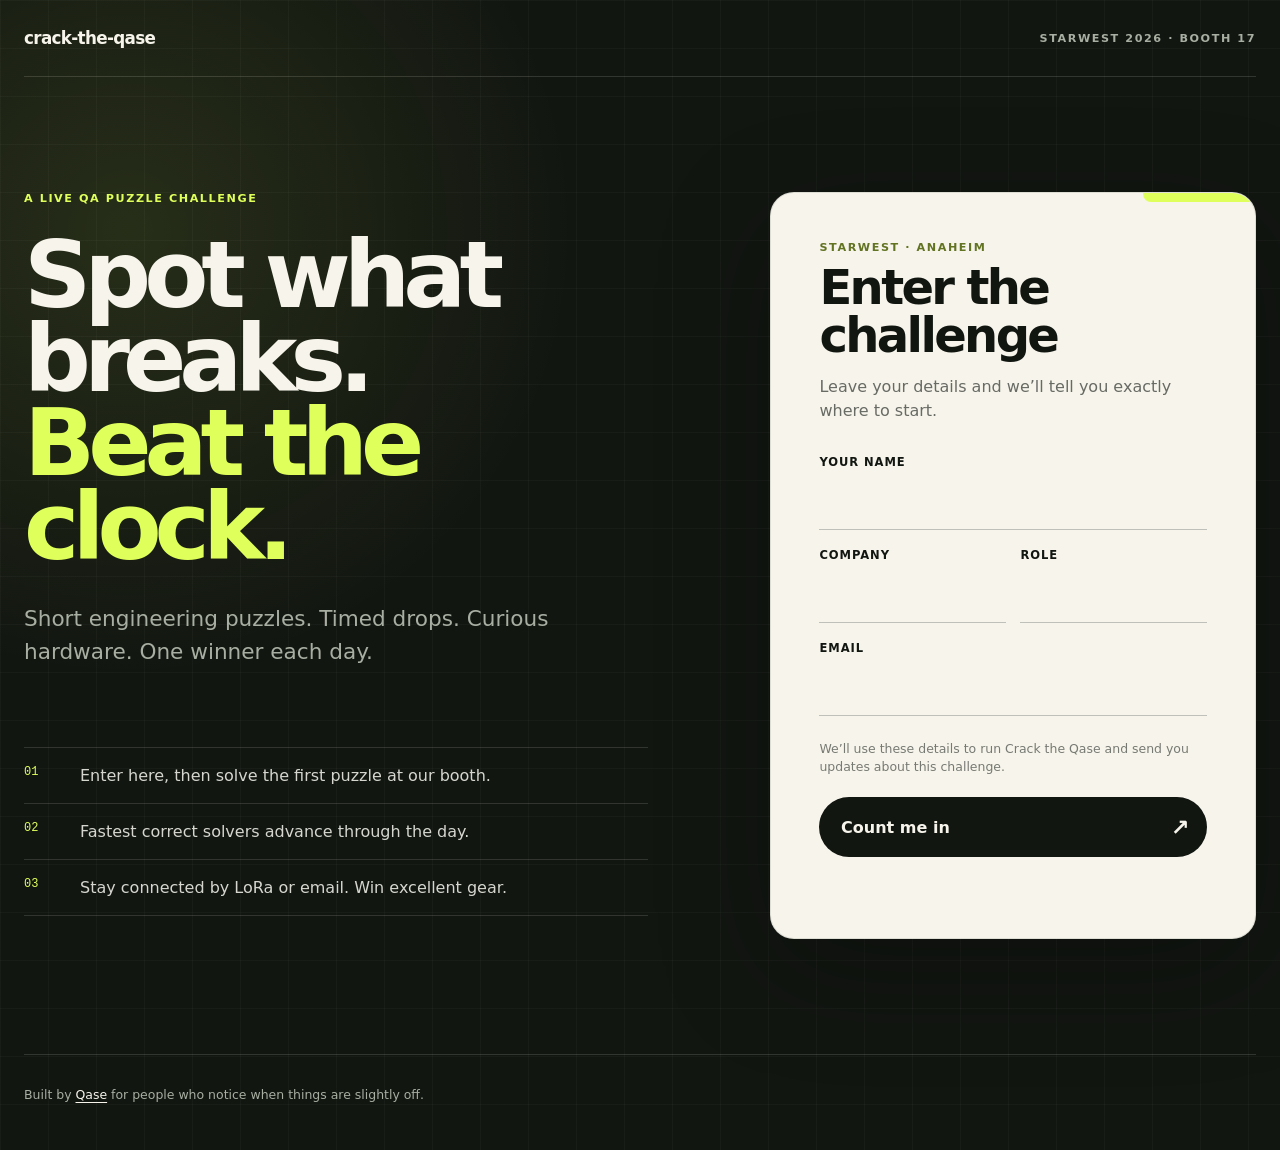
==== play/index.html @ e2f40907 "Add event registration page" ====
<!doctype html>
<html lang="en">
  <head>
    <meta charset="utf-8">
    <meta name="viewport" content="width=device-width, initial-scale=1">
    <meta name="description" content="Crack the Qase at StarWest — enter the live QA puzzle challenge.">
    <meta name="theme-color" content="#121611">

    <meta property="og:type" content="website">
    <meta property="og:title" content="Crack the Qase">
    <meta property="og:description" content="Spot what breaks. Beat the clock. Win wonderfully nerdy prizes.">
    <meta property="og:url" content="https://crack-the-qase.io/play">

    <link rel="canonical" href="https://crack-the-qase.io/play">
    <link rel="stylesheet" href="./styles.css">

    <title>Play · Crack the Qase</title>
  </head>
  <body>
    <header class="site-header">
      <a class="wordmark" href="/" aria-label="Crack the Qase home">crack-the-qase</a>
      <p class="event-label">StarWest 2026 · Booth 17</p>
    </header>

    <main>
      <section class="hero" aria-labelledby="page-title">
        <div class="hero-copy">
          <p class="eyebrow">A live QA puzzle challenge</p>
          <h1 id="page-title">Spot what breaks.<br><span>Beat the clock.</span></h1>
          <p class="lede">Short engineering puzzles. Timed drops. Curious hardware. One winner each day.</p>
        </div>

        <div class="entry-card">
          <div class="entry-card-heading">
            <p class="card-kicker">StarWest · Anaheim</p>
            <h2>Enter the challenge</h2>
            <p>Leave your details and we’ll tell you exactly where to start.</p>
          </div>

          <form id="registration-form" novalidate>
            <div class="field">
              <label for="full-name">Your name</label>
              <input id="full-name" name="full_name" type="text" autocomplete="name" maxlength="120" required>
            </div>

            <div class="field-pair">
              <div class="field">
                <label for="company">Company</label>
                <input id="company" name="company" type="text" autocomplete="organization" maxlength="160" required>
              </div>

              <div class="field">
                <label for="role">Role</label>
                <input id="role" name="role" type="text" autocomplete="organization-title" maxlength="160" required>
              </div>
            </div>

            <div class="field">
              <label for="email">Email</label>
              <input id="email" name="email" type="email" autocomplete="email" inputmode="email" maxlength="254" required>
            </div>

            <div class="trap" aria-hidden="true">
              <label for="website">Website</label>
              <input id="website" name="website" type="text" autocomplete="off" tabindex="-1">
            </div>

            <p class="data-note">We’ll use these details to run Crack the Qase and send you updates about this challenge.</p>

            <button class="submit-button" type="submit">
              <span class="button-label">Count me in</span>
              <span class="button-arrow" aria-hidden="true">↗</span>
            </button>

            <p class="form-status" id="form-status" role="status" aria-live="polite"></p>
          </form>

          <section class="success-panel" id="success-panel" hidden tabindex="-1">
            <p class="success-mark" aria-hidden="true">✓</p>
            <p class="card-kicker">You’re in</p>
            <h2>Now come find us.</h2>
            <p>Head to booth 17 to get your first puzzle. Bring your sharpest debugging instincts.</p>
          </section>
        </div>

        <ol class="steps" aria-label="How the challenge works">
          <li>
            <span class="step-number">01</span>
            <span>Enter here, then solve the first puzzle at our booth.</span>
          </li>
          <li>
            <span class="step-number">02</span>
            <span>Fastest correct solvers advance through the day.</span>
          </li>
          <li>
            <span class="step-number">03</span>
            <span>Stay connected by LoRa or email. Win excellent gear.</span>
          </li>
        </ol>
      </section>
    </main>

    <footer>
      <p>Built by <a href="https://qase.io">Qase</a> for people who notice when things are slightly off.</p>
    </footer>

    <script src="./app.js" defer></script>
  </body>
</html>
---- play/styles.css ----
:root {
  color-scheme: dark;
  font-family: Inter, ui-sans-serif, system-ui, -apple-system, BlinkMacSystemFont, "Segoe UI", sans-serif;
  background: #121611;
  color: #f6f4eb;
  font-synthesis: none;
  --acid: #dfff5a;
  --ink: #121611;
  --paper: #f6f4eb;
  --muted: #a8aea1;
  --line: rgb(246 244 235 / 14%);
  --danger: #ff8f7d;
}

* {
  box-sizing: border-box;
}

html {
  min-width: 320px;
  background: #121611;
}

body {
  min-width: 320px;
  min-height: 100vh;
  margin: 0;
  background:
    linear-gradient(rgb(246 244 235 / 3%) 1px, transparent 1px),
    linear-gradient(90deg, rgb(246 244 235 / 3%) 1px, transparent 1px),
    radial-gradient(circle at 10% 20%, rgb(223 255 90 / 10%), transparent 28rem),
    #121611;
  background-size: 3rem 3rem, 3rem 3rem, auto, auto;
}

a {
  color: inherit;
}

.site-header,
main,
footer {
  width: min(100% - 3rem, 82rem);
  margin-inline: auto;
}

.site-header {
  display: flex;
  align-items: center;
  justify-content: space-between;
  padding-block: 1.75rem;
  border-bottom: 1px solid var(--line);
}

.wordmark {
  font-size: 1.05rem;
  font-weight: 760;
  letter-spacing: -0.04em;
  text-decoration: none;
}

.event-label,
.card-kicker,
.eyebrow {
  margin: 0;
  color: var(--acid);
  font-size: 0.7rem;
  font-weight: 750;
  letter-spacing: 0.14em;
  text-transform: uppercase;
}

.event-label {
  color: var(--muted);
}

.hero {
  display: grid;
  min-height: calc(100vh - 12rem);
  grid-template-columns: minmax(0, 1.15fr) minmax(22rem, 0.85fr);
  grid-template-areas:
    "intro form"
    "steps form";
  column-gap: clamp(3rem, 7vw, 7rem);
  row-gap: 3.5rem;
  align-content: center;
  align-items: start;
  padding-block: clamp(4rem, 9vw, 8rem);
}

.hero-copy {
  grid-area: intro;
  max-width: 48rem;
}

.eyebrow {
  margin-bottom: 1.75rem;
}

h1,
h2,
p {
  text-wrap: pretty;
}

h1 {
  margin: 0;
  font-size: clamp(3.25rem, 7.3vw, 7rem);
  font-weight: 780;
  letter-spacing: -0.075em;
  line-height: 0.9;
}

h1 span {
  color: var(--acid);
}

.lede {
  max-width: 35rem;
  margin: 2rem 0 0;
  color: var(--muted);
  font-size: clamp(1.05rem, 1.8vw, 1.35rem);
  line-height: 1.55;
}

.steps {
  display: grid;
  grid-area: steps;
  max-width: 39rem;
  margin: 0;
  padding: 0;
  list-style: none;
}

.steps li {
  display: grid;
  grid-template-columns: 3rem 1fr;
  gap: 0.5rem;
  padding-block: 1rem;
  border-top: 1px solid var(--line);
  color: #d5d7cf;
  line-height: 1.45;
}

.steps li:last-child {
  border-bottom: 1px solid var(--line);
}

.step-number {
  color: var(--acid);
  font-family: ui-monospace, SFMono-Regular, Menlo, Monaco, Consolas, monospace;
  font-size: 0.75rem;
}

.entry-card {
  position: relative;
  grid-area: form;
  align-self: center;
  overflow: hidden;
  padding: clamp(1.5rem, 4vw, 3rem);
  border: 1px solid rgb(18 22 17 / 10%);
  border-radius: 1.5rem;
  background: var(--paper);
  box-shadow: 0 2rem 7rem rgb(0 0 0 / 28%);
  color: var(--ink);
}

.entry-card::before {
  position: absolute;
  top: 0;
  right: 0;
  width: 7rem;
  height: 0.55rem;
  border-bottom-left-radius: 0.5rem;
  background: var(--acid);
  content: "";
}

.entry-card-heading {
  margin-bottom: 2rem;
}

.card-kicker {
  color: #627322;
}

.entry-card h2 {
  margin: 0.55rem 0 0;
  font-size: clamp(2rem, 4vw, 3rem);
  letter-spacing: -0.055em;
  line-height: 1;
}

.entry-card-heading > p:last-child,
.success-panel > p:last-child {
  margin: 1rem 0 0;
  color: #686b64;
  line-height: 1.5;
}

form {
  display: grid;
  gap: 1.15rem;
}

.field-pair {
  display: grid;
  grid-template-columns: 1fr 1fr;
  gap: 0.9rem;
}

.field {
  display: grid;
  gap: 0.45rem;
}

label {
  font-size: 0.72rem;
  font-weight: 760;
  letter-spacing: 0.08em;
  text-transform: uppercase;
}

input {
  width: 100%;
  min-height: 3.35rem;
  padding: 0.75rem 0;
  border: 0;
  border-bottom: 1px solid #bec0b9;
  border-radius: 0;
  outline: 0;
  background: transparent;
  color: var(--ink);
  font: inherit;
  font-size: 1.05rem;
  transition: border-color 160ms ease, box-shadow 160ms ease;
}

input:hover {
  border-color: #777b72;
}

input:focus-visible {
  border-color: #627322;
  box-shadow: 0 2px 0 #627322;
}

form.was-validated input:invalid {
  border-color: #cf4f3f;
  box-shadow: 0 2px 0 #cf4f3f;
}

.trap {
  position: absolute;
  left: -10000px;
  width: 1px;
  height: 1px;
  overflow: hidden;
}

.data-note {
  margin: 0.35rem 0 0;
  color: #777a73;
  font-size: 0.78rem;
  line-height: 1.45;
}

.submit-button {
  display: flex;
  min-height: 3.75rem;
  margin-top: 0.15rem;
  padding: 0.8rem 1.1rem 0.8rem 1.35rem;
  border: 0;
  border-radius: 999px;
  align-items: center;
  justify-content: space-between;
  background: var(--ink);
  color: var(--paper);
  cursor: pointer;
  font: inherit;
  font-weight: 750;
  transition: background-color 160ms ease, color 160ms ease, transform 160ms ease;
}

.submit-button:hover:not(:disabled),
.submit-button:focus-visible:not(:disabled) {
  background: #2a321c;
  color: var(--acid);
  transform: translateY(-1px);
}

.submit-button:focus-visible {
  outline: 3px solid #82982a;
  outline-offset: 3px;
}

.submit-button:disabled {
  cursor: wait;
  opacity: 0.65;
}

.button-arrow {
  font-size: 1.4rem;
  line-height: 1;
}

.form-status {
  min-height: 1.25rem;
  margin: -0.35rem 0 0;
  color: #a63e31;
  font-size: 0.82rem;
  line-height: 1.4;
}

.success-panel {
  min-height: 26rem;
  flex-direction: column;
  justify-content: center;
  outline: none;
}

.success-panel:not([hidden]) {
  display: flex;
}

.success-mark {
  display: grid;
  width: 4rem;
  height: 4rem;
  margin: 0 0 2rem;
  border-radius: 50%;
  place-items: center;
  background: var(--acid);
  color: var(--ink);
  font-size: 1.65rem;
  font-weight: 800;
}

footer {
  padding-block: 2rem 3rem;
  border-top: 1px solid var(--line);
  color: var(--muted);
  font-size: 0.78rem;
}

footer p {
  margin: 0;
}

footer a {
  color: var(--paper);
  text-underline-offset: 0.25em;
}

@media (max-width: 850px) {
  .hero {
    grid-template-columns: 1fr;
    grid-template-areas:
      "intro"
      "form"
      "steps";
  }

  .entry-card {
    width: 100%;
    max-width: 38rem;
  }
}

@media (max-width: 540px) {
  .site-header,
  main,
  footer {
    width: min(100% - 2rem, 82rem);
  }

  .site-header {
    padding-block: 1.25rem;
  }

  .event-label {
    font-size: 0.58rem;
    letter-spacing: 0.09em;
  }

  .hero {
    gap: 3.5rem;
    padding-block: 3.5rem;
  }

  h1 {
    font-size: clamp(2.9rem, 13.5vw, 5rem);
    letter-spacing: -0.065em;
  }

  .field-pair {
    grid-template-columns: 1fr;
    gap: 1.15rem;
  }

  .entry-card {
    border-radius: 1.1rem;
  }
}

@media (prefers-reduced-motion: no-preference) {
  .hero-copy,
  .entry-card,
  .steps {
    animation: arrive 600ms both cubic-bezier(0.2, 0.7, 0.2, 1);
  }

  .entry-card {
    animation-delay: 120ms;
  }

  .steps {
    animation-delay: 200ms;
  }

  @keyframes arrive {
    from {
      opacity: 0;
      transform: translateY(0.8rem);
    }
  }
}
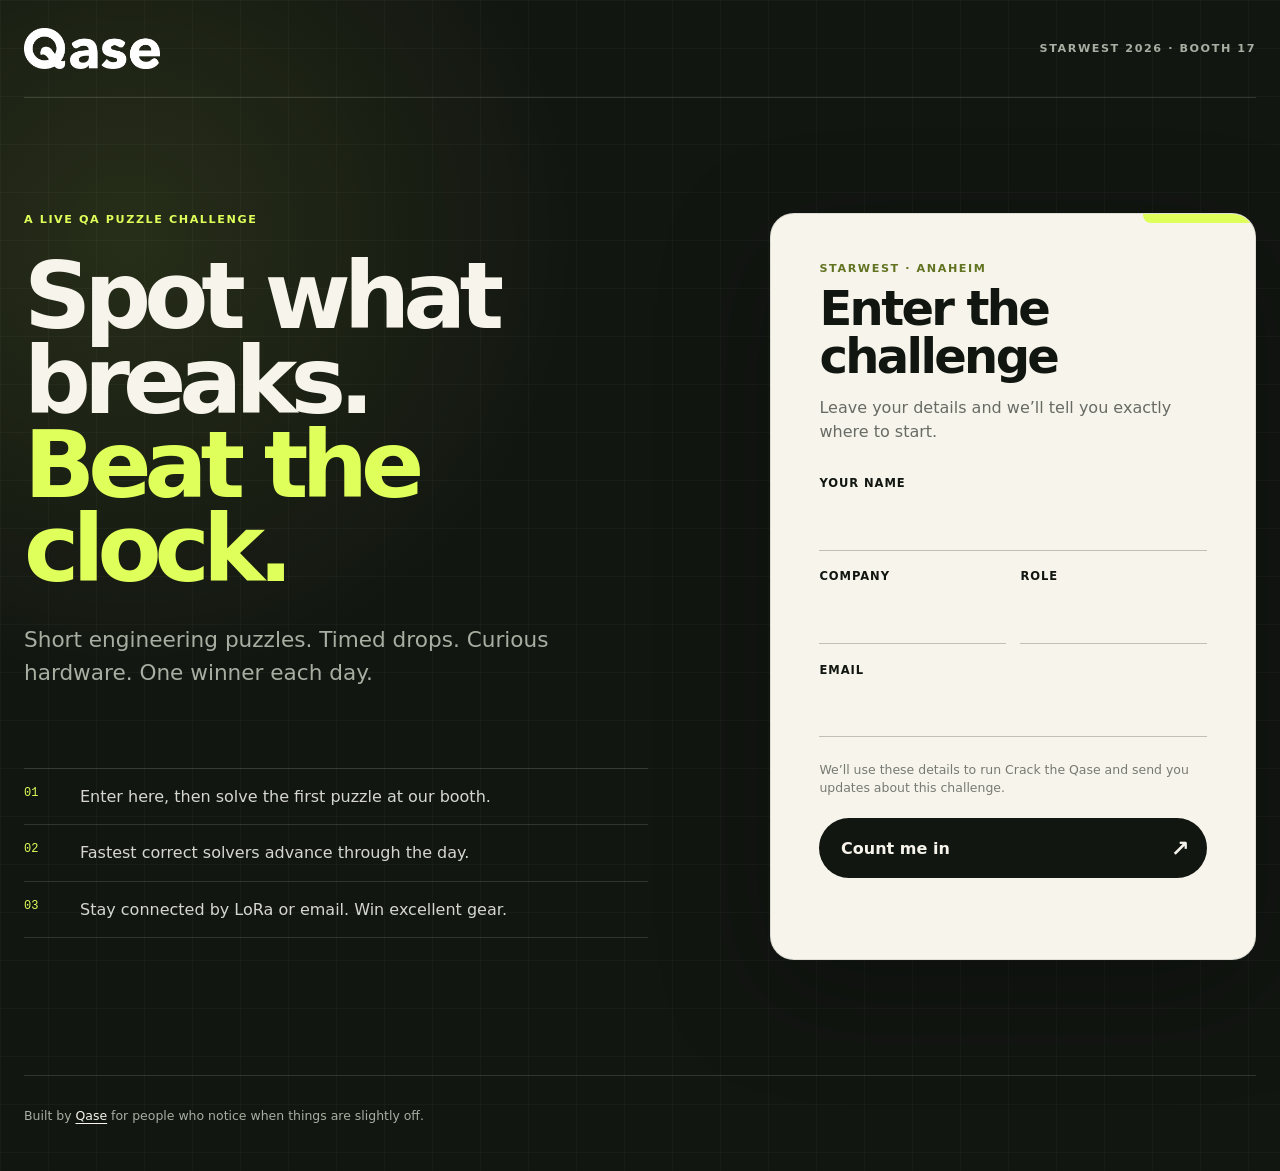
==== commit 3cd7e598: "fixing the logo" ====
--- a/play/index.html
+++ b/play/index.html
@@ -18,7 +18,9 @@
   </head>
   <body>
     <header class="site-header">
-      <a class="wordmark" href="/" aria-label="Crack the Qase home">crack-the-qase</a>
+      <a class="wordmark" href="/" aria-label="Crack the Qase home">
+        <img src="../assets/qase-logo.png" alt="" width="2001" height="607">
+      </a>
       <p class="event-label">StarWest 2026 · Booth 17</p>
     </header>
 
--- a/play/styles.css
+++ b/play/styles.css
@@ -53,10 +53,16 @@
 }
 
 .wordmark {
-  font-size: 1.05rem;
-  font-weight: 760;
-  letter-spacing: -0.04em;
+  display: inline-flex;
+  width: clamp(6.75rem, 13vw, 8.5rem);
+  flex: 0 0 auto;
   text-decoration: none;
+}
+
+.wordmark img {
+  display: block;
+  width: 100%;
+  height: auto;
 }
 
 .event-label,
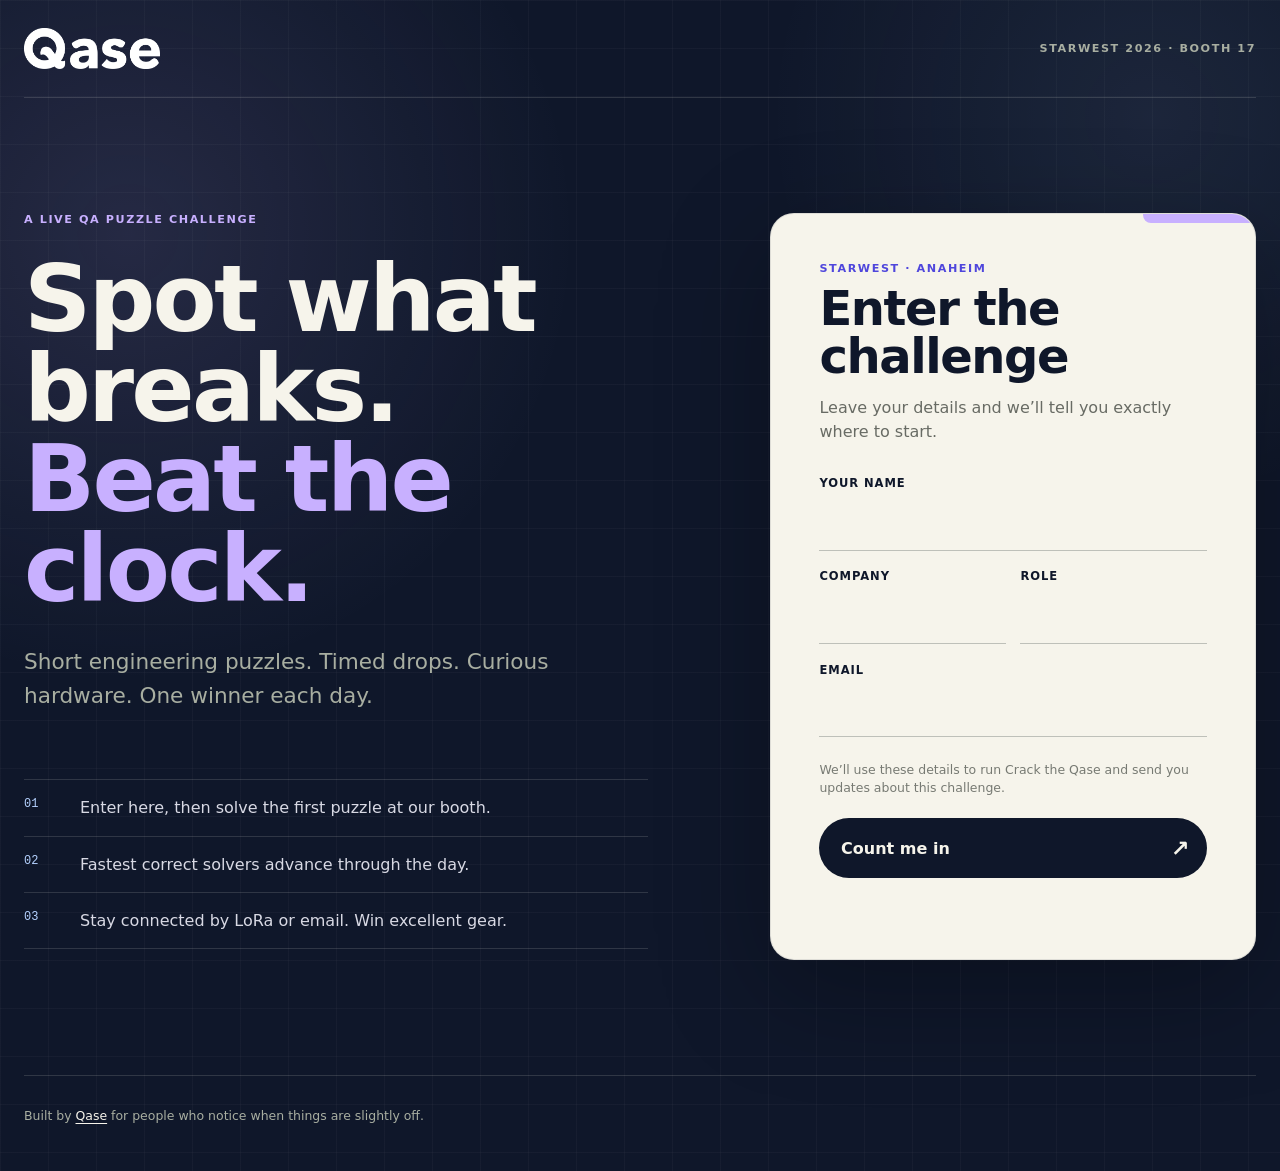
==== commit 3196e24a: "Version play stylesheet to refresh caches" ====
--- a/play/index.html
+++ b/play/index.html
@@ -12,7 +12,7 @@
     <meta property="og:url" content="https://crack-the-qase.io/play">
 
     <link rel="canonical" href="https://crack-the-qase.io/play">
-    <link rel="stylesheet" href="./styles.css">
+    <link rel="stylesheet" href="./styles.css?v=20260811-1">
 
     <title>Play · Crack the Qase</title>
   </head>
--- a/play/styles.css
+++ b/play/styles.css
@@ -1,11 +1,14 @@
 :root {
   color-scheme: dark;
   font-family: Inter, ui-sans-serif, system-ui, -apple-system, BlinkMacSystemFont, "Segoe UI", sans-serif;
-  background: #121611;
+  background: #0f172a;
   color: #f6f4eb;
   font-synthesis: none;
-  --acid: #dfff5a;
-  --ink: #121611;
+  --accent: #c8b0ff;
+  --accent-secondary: #b5d2ff;
+  --brand-purple: #4f46dc;
+  --brand-deep: #1a1636;
+  --ink: #0f172a;
   --paper: #f6f4eb;
   --muted: #a8aea1;
   --line: rgb(246 244 235 / 14%);
@@ -18,7 +21,7 @@
 
 html {
   min-width: 320px;
-  background: #121611;
+  background: #0f172a;
 }
 
 body {
@@ -28,9 +31,10 @@
   background:
     linear-gradient(rgb(246 244 235 / 3%) 1px, transparent 1px),
     linear-gradient(90deg, rgb(246 244 235 / 3%) 1px, transparent 1px),
-    radial-gradient(circle at 10% 20%, rgb(223 255 90 / 10%), transparent 28rem),
-    #121611;
-  background-size: 3rem 3rem, 3rem 3rem, auto, auto;
+    radial-gradient(circle at 10% 20%, rgb(200 176 255 / 12%), transparent 28rem),
+    radial-gradient(circle at 90% 10%, rgb(181 210 255 / 8%), transparent 24rem),
+    #0f172a;
+  background-size: 3rem 3rem, 3rem 3rem, auto, auto, auto;
 }
 
 a {
@@ -69,7 +73,7 @@
 .card-kicker,
 .eyebrow {
   margin: 0;
-  color: var(--acid);
+  color: var(--accent);
   font-size: 0.7rem;
   font-weight: 750;
   letter-spacing: 0.14em;
@@ -113,12 +117,12 @@
   margin: 0;
   font-size: clamp(3.25rem, 7.3vw, 7rem);
   font-weight: 780;
-  letter-spacing: -0.075em;
-  line-height: 0.9;
+  letter-spacing: -0.03em;
+  line-height: 0.96;
 }
 
 h1 span {
-  color: var(--acid);
+  color: var(--accent);
 }
 
 .lede {
@@ -144,7 +148,7 @@
   gap: 0.5rem;
   padding-block: 1rem;
   border-top: 1px solid var(--line);
-  color: #d5d7cf;
+  color: #d8d9e4;
   line-height: 1.45;
 }
 
@@ -153,7 +157,7 @@
 }
 
 .step-number {
-  color: var(--acid);
+  color: var(--accent-secondary);
   font-family: ui-monospace, SFMono-Regular, Menlo, Monaco, Consolas, monospace;
   font-size: 0.75rem;
 }
@@ -164,7 +168,7 @@
   align-self: center;
   overflow: hidden;
   padding: clamp(1.5rem, 4vw, 3rem);
-  border: 1px solid rgb(18 22 17 / 10%);
+  border: 1px solid rgb(15 23 42 / 10%);
   border-radius: 1.5rem;
   background: var(--paper);
   box-shadow: 0 2rem 7rem rgb(0 0 0 / 28%);
@@ -178,7 +182,7 @@
   width: 7rem;
   height: 0.55rem;
   border-bottom-left-radius: 0.5rem;
-  background: var(--acid);
+  background: var(--accent);
   content: "";
 }
 
@@ -187,13 +191,13 @@
 }
 
 .card-kicker {
-  color: #627322;
+  color: var(--brand-purple);
 }
 
 .entry-card h2 {
   margin: 0.55rem 0 0;
   font-size: clamp(2rem, 4vw, 3rem);
-  letter-spacing: -0.055em;
+  letter-spacing: -0.03em;
   line-height: 1;
 }
 
@@ -247,8 +251,8 @@
 }
 
 input:focus-visible {
-  border-color: #627322;
-  box-shadow: 0 2px 0 #627322;
+  border-color: var(--brand-purple);
+  box-shadow: 0 2px 0 var(--brand-purple);
 }
 
 form.was-validated input:invalid {
@@ -290,13 +294,13 @@
 
 .submit-button:hover:not(:disabled),
 .submit-button:focus-visible:not(:disabled) {
-  background: #2a321c;
-  color: var(--acid);
+  background: var(--brand-deep);
+  color: var(--accent);
   transform: translateY(-1px);
 }
 
 .submit-button:focus-visible {
-  outline: 3px solid #82982a;
+  outline: 3px solid var(--accent-secondary);
   outline-offset: 3px;
 }
 
@@ -336,7 +340,7 @@
   margin: 0 0 2rem;
   border-radius: 50%;
   place-items: center;
-  background: var(--acid);
+  background: var(--accent);
   color: var(--ink);
   font-size: 1.65rem;
   font-weight: 800;
@@ -396,7 +400,7 @@
 
   h1 {
     font-size: clamp(2.9rem, 13.5vw, 5rem);
-    letter-spacing: -0.065em;
+    letter-spacing: -0.03em;
   }
 
   .field-pair {
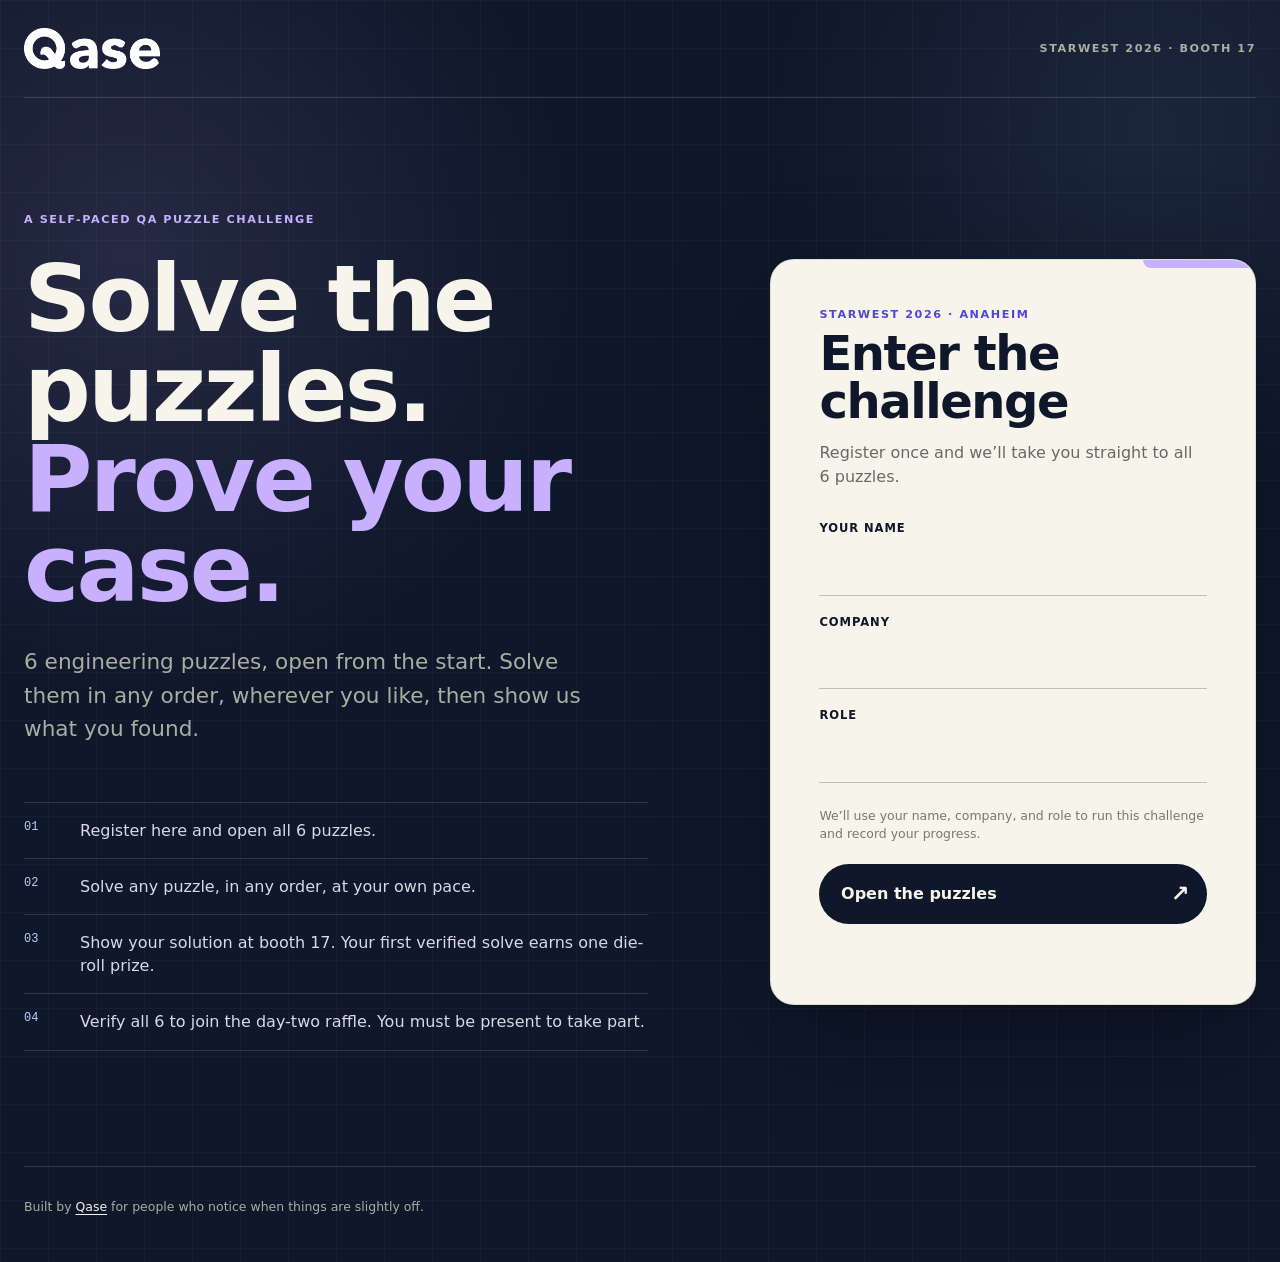
==== commit 257dc26a: "rewrite" ====
--- a/play/index.html
+++ b/play/index.html
@@ -3,12 +3,12 @@
   <head>
     <meta charset="utf-8">
     <meta name="viewport" content="width=device-width, initial-scale=1">
-    <meta name="description" content="Crack the Qase at StarWest — enter the live QA puzzle challenge.">
+    <meta name="description" content="Crack the Qase at StarWest — solve six QA puzzles and prove your solutions at the Qase booth.">
     <meta name="theme-color" content="#121611">
 
     <meta property="og:type" content="website">
     <meta property="og:title" content="Crack the Qase">
-    <meta property="og:description" content="Spot what breaks. Beat the clock. Win wonderfully nerdy prizes.">
+    <meta property="og:description" content="Six QA puzzles. Solve them your way, then prove your solutions at the Qase booth.">
     <meta property="og:url" content="https://crack-the-qase.io/play">
 
     <link rel="canonical" href="https://crack-the-qase.io/play">
@@ -21,22 +21,22 @@
       <a class="wordmark" href="/" aria-label="Crack the Qase home">
         <img src="../assets/qase-logo.png" alt="" width="2001" height="607">
       </a>
-      <p class="event-label">StarWest 2026 · Booth 17</p>
+      <p class="event-label" id="event-label">StarWest 2026 · Booth 17</p>
     </header>
 
     <main>
       <section class="hero" aria-labelledby="page-title">
         <div class="hero-copy">
-          <p class="eyebrow">A live QA puzzle challenge</p>
-          <h1 id="page-title">Spot what breaks.<br><span>Beat the clock.</span></h1>
-          <p class="lede">Short engineering puzzles. Timed drops. Curious hardware. One winner each day.</p>
+          <p class="eyebrow">A self-paced QA puzzle challenge</p>
+          <h1 id="page-title">Solve the puzzles.<br><span>Prove your case.</span></h1>
+          <p class="lede"><span data-puzzle-count>6</span> engineering puzzles, open from the start. Solve them in any order, wherever you like, then show us what you found.</p>
         </div>
 
         <div class="entry-card">
           <div class="entry-card-heading">
-            <p class="card-kicker">StarWest · Anaheim</p>
+            <p class="card-kicker" id="event-kicker">StarWest 2026 · Anaheim</p>
             <h2>Enter the challenge</h2>
-            <p>Leave your details and we’ll tell you exactly where to start.</p>
+            <p>Register once and we’ll take you straight to all <span data-puzzle-count>6</span> puzzles.</p>
           </div>
 
           <form id="registration-form" novalidate>
@@ -45,21 +45,14 @@
               <input id="full-name" name="full_name" type="text" autocomplete="name" maxlength="120" required>
             </div>
 
-            <div class="field-pair">
-              <div class="field">
-                <label for="company">Company</label>
-                <input id="company" name="company" type="text" autocomplete="organization" maxlength="160" required>
-              </div>
-
-              <div class="field">
-                <label for="role">Role</label>
-                <input id="role" name="role" type="text" autocomplete="organization-title" maxlength="160" required>
-              </div>
+            <div class="field">
+              <label for="company">Company</label>
+              <input id="company" name="company" type="text" autocomplete="organization" maxlength="160" required>
             </div>
 
             <div class="field">
-              <label for="email">Email</label>
-              <input id="email" name="email" type="email" autocomplete="email" inputmode="email" maxlength="254" required>
+              <label for="role">Role</label>
+              <input id="role" name="role" type="text" autocomplete="organization-title" maxlength="160" required>
             </div>
 
             <div class="trap" aria-hidden="true">
@@ -67,10 +60,10 @@
               <input id="website" name="website" type="text" autocomplete="off" tabindex="-1">
             </div>
 
-            <p class="data-note">We’ll use these details to run Crack the Qase and send you updates about this challenge.</p>
+            <p class="data-note">We’ll use your name, company, and role to run this challenge and record your progress.</p>
 
             <button class="submit-button" type="submit">
-              <span class="button-label">Count me in</span>
+              <span class="button-label">Open the puzzles</span>
               <span class="button-arrow" aria-hidden="true">↗</span>
             </button>
 
@@ -80,23 +73,27 @@
           <section class="success-panel" id="success-panel" hidden tabindex="-1">
             <p class="success-mark" aria-hidden="true">✓</p>
             <p class="card-kicker">You’re in</p>
-            <h2>Now come find us.</h2>
-            <p>Head to booth 17 to get your first puzzle. Bring your sharpest debugging instincts.</p>
+            <h2>Opening the puzzles…</h2>
+            <p>If nothing happens, <a id="puzzle-site-link" href="https://crack-the-qase.fly.dev">open the puzzles here</a>.</p>
           </section>
         </div>
 
         <ol class="steps" aria-label="How the challenge works">
           <li>
             <span class="step-number">01</span>
-            <span>Enter here, then solve the first puzzle at our booth.</span>
+            <span>Register here and open all <span data-puzzle-count>6</span> puzzles.</span>
           </li>
           <li>
             <span class="step-number">02</span>
-            <span>Fastest correct solvers advance through the day.</span>
+            <span>Solve any puzzle, in any order, at your own pace.</span>
           </li>
           <li>
             <span class="step-number">03</span>
-            <span>Stay connected by LoRa or email. Win excellent gear.</span>
+            <span>Show your solution at <span data-booth-label>booth 17</span>. Your first verified solve earns one die-roll prize.</span>
+          </li>
+          <li>
+            <span class="step-number">04</span>
+            <span>Verify all <span data-puzzle-count>6</span> to join the day-two raffle. You must be present to take part.</span>
           </li>
         </ol>
       </section>
@@ -106,6 +103,7 @@
       <p>Built by <a href="https://qase.io">Qase</a> for people who notice when things are slightly off.</p>
     </footer>
 
+    <script src="../config.js"></script>
     <script src="./app.js" defer></script>
   </body>
 </html>
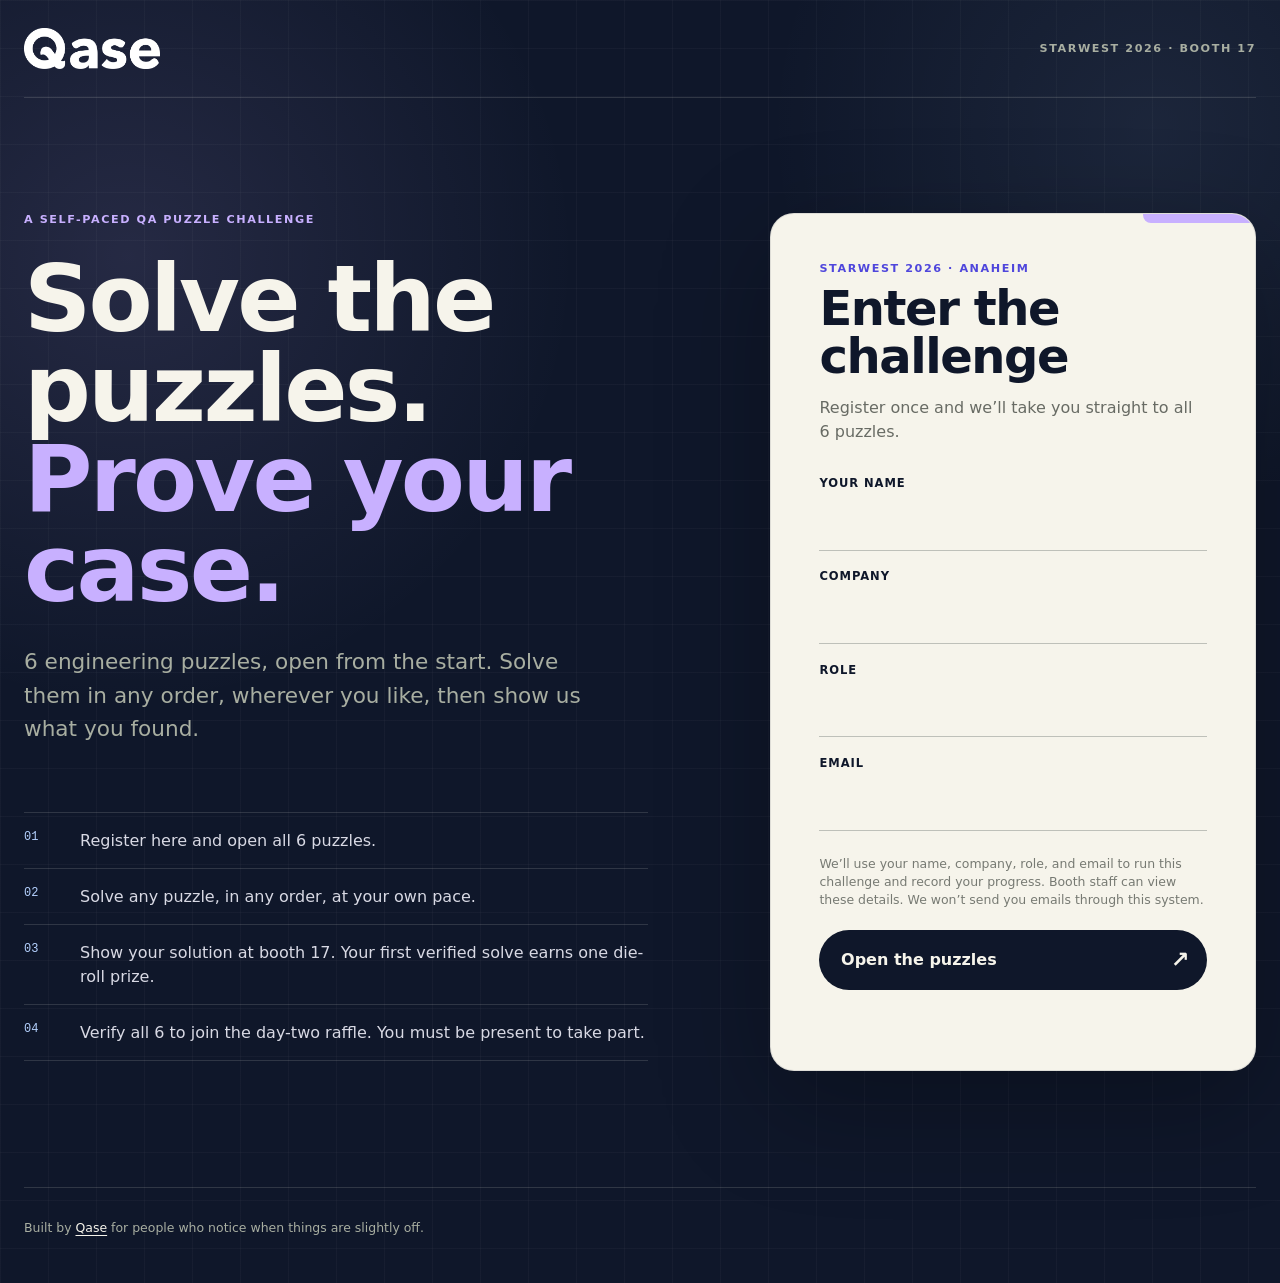
==== commit d3896a1e: "Require participant email and show it to booth staff" ====
--- a/play/index.html
+++ b/play/index.html
@@ -55,12 +55,17 @@
               <input id="role" name="role" type="text" autocomplete="organization-title" maxlength="160" required>
             </div>
 
+            <div class="field">
+              <label for="email">Email</label>
+              <input id="email" name="email" type="email" autocomplete="email" maxlength="254" pattern="[^\s@]+@[^\s@]+\.[^\s@]+" required>
+            </div>
+
             <div class="trap" aria-hidden="true">
               <label for="website">Website</label>
               <input id="website" name="website" type="text" autocomplete="off" tabindex="-1">
             </div>
 
-            <p class="data-note">We’ll use your name, company, and role to run this challenge and record your progress.</p>
+            <p class="data-note">We’ll use your name, company, role, and email to run this challenge and record your progress. Booth staff can view these details. We won’t send you emails through this system.</p>
 
             <button class="submit-button" type="submit">
               <span class="button-label">Open the puzzles</span>
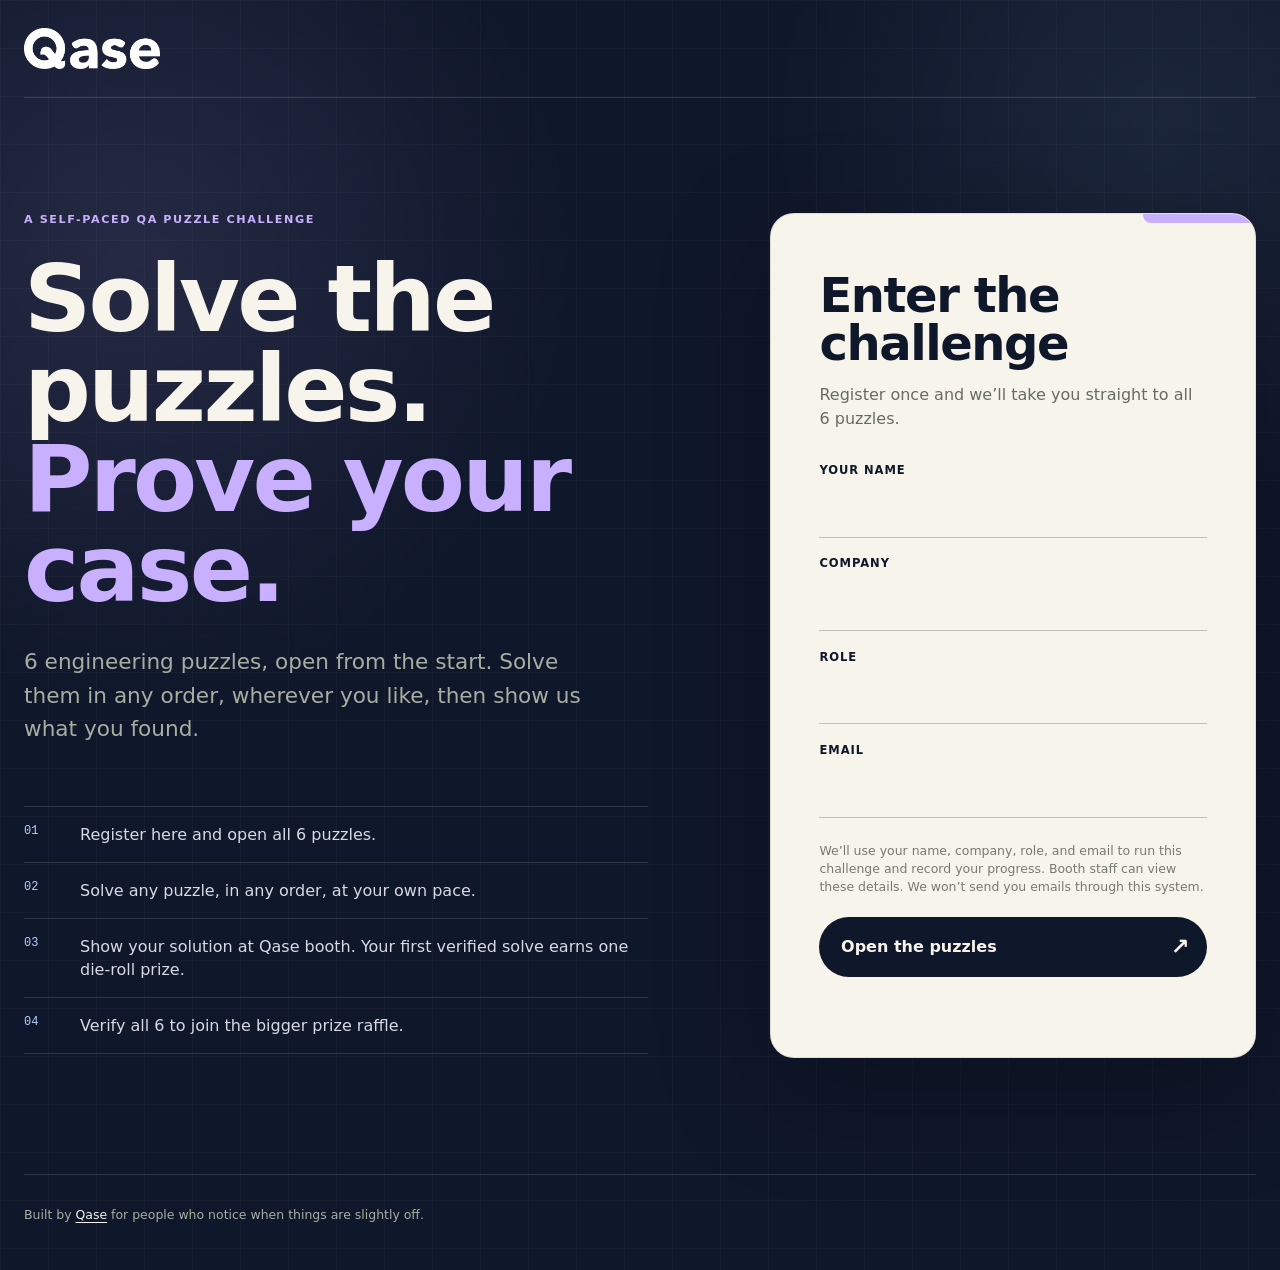
==== commit 004c8d6c: "Remove event-specific registration copy" ====
--- a/play/index.html
+++ b/play/index.html
@@ -3,7 +3,7 @@
   <head>
     <meta charset="utf-8">
     <meta name="viewport" content="width=device-width, initial-scale=1">
-    <meta name="description" content="Crack the Qase at StarWest — solve six QA puzzles and prove your solutions at the Qase booth.">
+    <meta name="description" content="Crack the Qase — solve six QA puzzles and prove your solutions at the Qase booth.">
     <meta name="theme-color" content="#121611">
 
     <meta property="og:type" content="website">
@@ -21,7 +21,6 @@
       <a class="wordmark" href="/" aria-label="Crack the Qase home">
         <img src="../assets/qase-logo.png" alt="" width="2001" height="607">
       </a>
-      <p class="event-label" id="event-label">StarWest 2026 · Booth 17</p>
     </header>
 
     <main>
@@ -34,7 +33,6 @@
 
         <div class="entry-card">
           <div class="entry-card-heading">
-            <p class="card-kicker" id="event-kicker">StarWest 2026 · Anaheim</p>
             <h2>Enter the challenge</h2>
             <p>Register once and we’ll take you straight to all <span data-puzzle-count>6</span> puzzles.</p>
           </div>
@@ -94,11 +92,11 @@
           </li>
           <li>
             <span class="step-number">03</span>
-            <span>Show your solution at <span data-booth-label>booth 17</span>. Your first verified solve earns one die-roll prize.</span>
+            <span>Show your solution at Qase booth. Your first verified solve earns one die-roll prize.</span>
           </li>
           <li>
             <span class="step-number">04</span>
-            <span>Verify all <span data-puzzle-count>6</span> to join the day-two raffle. You must be present to take part.</span>
+            <span>Verify all <span data-puzzle-count>6</span> to join the bigger prize raffle.</span>
           </li>
         </ol>
       </section>
